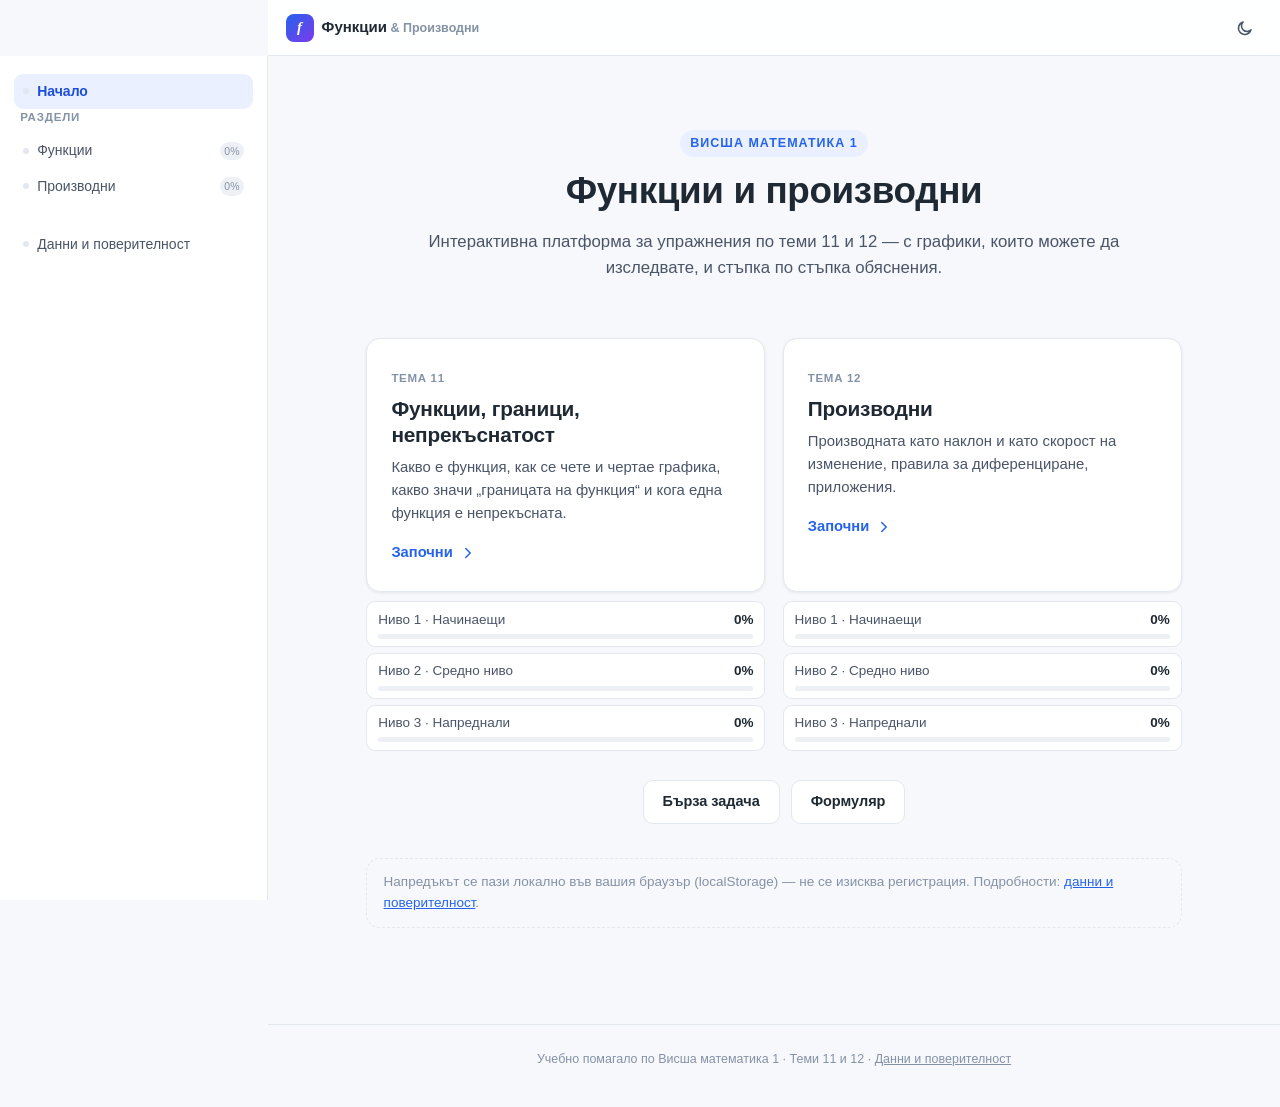
==== index.html @ 47bf9d85 "Add whiteboard solutions; fix faint brackets on phones and spacing in text formulas - New "board" so" ====
<!DOCTYPE html>
<html lang="bg">
<head>
<meta charset="UTF-8">
<meta name="viewport" content="width=device-width, initial-scale=1, viewport-fit=cover">
<title>Функции и производни — интерактивно учебно помагало</title>
<meta name="description" content="Интерактивна платформа за упражнения по функции, граници, непрекъснатост и производни — Висша математика 1.">
<meta name="color-scheme" content="light dark">
<link rel="icon" href="data:image/svg+xml,%3Csvg xmlns='http://www.w3.org/2000/svg' viewBox='0 0 32 32'%3E%3Crect width='32' height='32' rx='8' fill='%232563eb'/%3E%3Ctext x='16' y='23' font-family='Georgia,serif' font-style='italic' font-weight='700' font-size='18' fill='white' text-anchor='middle'%3Ef%27%3C/text%3E%3C/svg%3E">
<!-- Версия за пресен кеш при всяко публикуване — вдига се от учителя/асистента при всяка промяна на CSS/JS -->
<link rel="stylesheet" href="css/styles.css?v=202610102030">
<link rel="stylesheet" href="css/test.css?v=202610102030">
</head>
<body>
<a class="skip-link" href="#view">Към съдържанието</a>

<div class="app-shell">
  <div class="sidebar-overlay" id="sidebar-overlay"></div>
  <nav class="sidebar" id="sidebar" aria-label="Навигация"></nav>

  <div class="main">
    <header class="topbar">
      <button class="topbar-menu-btn" id="menu-btn" aria-label="Отвори менюто">
        <svg width="18" height="18" viewBox="0 0 24 24" fill="none" stroke="currentColor" stroke-width="2" stroke-linecap="round"><path d="M4 6h16M4 12h16M4 18h16"/></svg>
      </button>
      <a class="brand" href="#/" data-nav>
        <span class="brand-mark">f</span>
        <span class="brand-name">Функции<span class="brand-sub"> &amp; Производни</span></span>
      </a>
      <div class="topbar-spacer"></div>
      <div class="topbar-actions">
        <button class="icon-btn" id="theme-btn" aria-label="Смени темата"></button>
      </div>
    </header>

    <main id="view" tabindex="-1"></main>

    <footer class="site-footer">
      Учебно помагало по Висша математика 1 · Теми 11 и 12 · <a href="#/privacy" data-nav>Данни и поверителност</a>
    </footer>
  </div>
</div>

<div class="toast" id="toast" role="status"></div>

<script src="js/mathml.js?v=202610102030"></script>
<script src="js/expr.js?v=202610102030"></script>
<script src="js/plot.js?v=202610102030"></script>
<script src="js/store.js?v=202610102030"></script>
<script src="js/geogebra.js?v=202610102030"></script>
<script src="js/board.js?v=202610102030"></script>
<script src="js/content-boards.js?v=202610102030"></script>
<script src="js/content-functions.js?v=202610102030"></script>
<script src="js/content-derivatives.js?v=202610102030"></script>
<script src="js/config.js?v=202610102030"></script>
<script src="js/test-core.js?v=202610102030"></script>
<script src="data/test.js?v=202610102030"></script>
<script src="js/test.js?v=202610102030"></script>
<script src="js/app.js?v=202610102030"></script>
</body>
</html>
---- css/styles.css ----
/* ============================================================================
 * styles.css — минималистичен дизайн
 * ========================================================================== */

@font-face {
  font-family: 'Cambria Math Fallback';
  src: local('Cambria Math'), local('STIX Two Math'), local('STIXTwoMath-Regular');
}

:root {
  --ink: #1f2933;
  --ink-soft: #4a5568;
  --ink-faint: #8492a6;
  --paper: #ffffff;
  --bg: #f7f8fb;
  --line: #e3e7ee;
  --line-soft: #edf0f5;
  --blue: #2563eb;
  --blue-soft: #eaf0ff;
  --blue-deep: #1d4ed8;
  --pink: #d946a0;
  --orange: #e8590c;
  --orange-soft: #fdf0e7;
  --green: #0d9488;
  --green-soft: #e7f6f4;
  --red: #dc2626;
  --red-soft: #fdecec;
  --purple: #7c3aed;
  --radius: 14px;
  --radius-sm: 9px;
  --shadow: 0 1px 2px rgba(20, 30, 50, .04), 0 8px 24px -12px rgba(20, 30, 50, .10);
  --shadow-sm: 0 1px 3px rgba(20, 30, 50, .08);
  --maxw: 860px;
  --sidebar-w: 268px;
  --font-ui: "Segoe UI", ui-sans-serif, -apple-system, "Inter", "Helvetica Neue", Arial, sans-serif;
  --font-math: "Cambria Math", "STIX Two Math", "Cambria", Georgia, serif;
}
:root[data-theme="dark"] {
  --ink: #eef1f6;
  --ink-soft: #b7c0cf;
  --ink-faint: #7c8698;
  --paper: #171a21;
  --bg: #101216;
  --line: #2a2f3a;
  --line-soft: #22262f;
  --blue: #6d94ff;
  --blue-soft: #1b2333;
  --blue-deep: #8fabff;
  --orange-soft: #2e2013;
  --green-soft: #123230;
  --red-soft: #33191b;
  --shadow: 0 1px 2px rgba(0, 0, 0, .3), 0 8px 24px -12px rgba(0, 0, 0, .5);
  --shadow-sm: 0 1px 3px rgba(0, 0, 0, .35);
}
@media (prefers-color-scheme: dark) {
  :root:not([data-theme="light"]) {
    --ink: #eef1f6; --ink-soft: #b7c0cf; --ink-faint: #7c8698;
    --paper: #171a21; --bg: #101216; --line: #2a2f3a; --line-soft: #22262f;
    --blue: #6d94ff; --blue-soft: #1b2333; --blue-deep: #8fabff;
    --orange-soft: #2e2013; --green-soft: #123230; --red-soft: #33191b;
    --shadow: 0 1px 2px rgba(0,0,0,.3), 0 8px 24px -12px rgba(0,0,0,.5);
    --shadow-sm: 0 1px 3px rgba(0,0,0,.35);
  }
}
/* Приложението има собствена светла и тъмна тема. „only light“ забранява на
   браузъра (напр. автоматичния тъмен режим на Chrome/Samsung Internet на
   телефон) да затъмнява светлата тема сам — при него скобите и модулите във
   формулите остават тъмни върху тъмен фон и почти не се виждат. */
:root { color-scheme: only light; }
:root[data-theme="dark"] { color-scheme: dark; }
@media (prefers-color-scheme: dark) { :root:not([data-theme="light"]) { color-scheme: dark; } }

* { box-sizing: border-box; }
html, body { height: 100%; }
body {
  margin: 0;
  background: var(--bg);
  color: var(--ink);
  font-family: var(--font-ui);
  font-size: 16px;
  line-height: 1.55;
  -webkit-font-smoothing: antialiased;
}
h1, h2, h3, h4 { font-weight: 700; line-height: 1.25; margin: 0 0 .5em; letter-spacing: -.01em; }
p { margin: 0 0 1em; }
a { color: var(--blue); }
button { font-family: inherit; }
::selection { background: var(--blue-soft); }

/* ------------------------------------------------------------- math text */
.mt, .mt-block math { font-family: var(--font-math); }
.mt { font-size: 1.02em; }
math { font-family: var(--font-math) !important; }
.mt-block {
  display: block;
  margin: 1.1em 0;
  padding: .7em 1em;
  background: var(--blue-soft);
  border-left: 3px solid var(--blue);
  border-radius: 0 var(--radius-sm) var(--radius-sm) 0;
  font-size: 1.18em;
  overflow-x: auto;
}
.mt-block math { display: block; }
.mt-err { color: var(--red); background: var(--red-soft); padding: .2em .5em; border-radius: 6px; }
.mt-fn { font-family: var(--font-ui); }

.mt-cases { display: flex; align-items: center; gap: .1em; font-size: 1.12em; }
.mt-brace { font-family: var(--font-math); line-height: 1; color: var(--ink); }
.mt-caserows { display: flex; flex-direction: column; gap: .3em; margin-left: .15em; }
.mt-caserow { display: flex; align-items: baseline; gap: 1.4em; }
.mt-casecond { color: var(--ink-soft); font-size: .88em; }

/* ------------------------------------------------------------------ shell */
.app-shell { display: flex; min-height: 100vh; }
.skip-link {
  position: absolute; left: -999px; top: 0; background: var(--ink); color: var(--paper);
  padding: .6em 1em; border-radius: 0 0 8px 0; z-index: 200;
}
.skip-link:focus { left: 0; }

.topbar {
  position: sticky; top: 0; z-index: 40;
  display: flex; align-items: center; gap: .75em;
  height: 56px; padding: 0 1.1em;
  background: color-mix(in srgb, var(--paper) 88%, transparent);
  backdrop-filter: blur(10px);
  border-bottom: 1px solid var(--line);
}
.topbar-menu-btn {
  display: none; width: 36px; height: 36px; border-radius: 8px; border: 1px solid var(--line);
  background: var(--paper); color: var(--ink); cursor: pointer; align-items: center; justify-content: center;
}
.brand { display: flex; align-items: baseline; gap: .5em; text-decoration: none; color: var(--ink); }
.brand-mark {
  width: 28px; height: 28px; border-radius: 8px; background: linear-gradient(135deg, var(--blue), var(--purple));
  display: inline-flex; align-items: center; justify-content: center; color: #fff; font-family: var(--font-math);
  font-style: italic; font-weight: 700; font-size: 15px; flex: none;
}
.brand-name { font-weight: 700; font-size: 15px; }
.brand-sub { color: var(--ink-faint); font-size: 12.5px; display: none; }
.topbar-spacer { flex: 1; }
.topbar-actions { display: flex; align-items: center; gap: .4em; }

.icon-btn {
  width: 34px; height: 34px; border-radius: 9px; border: 1px solid transparent; background: transparent;
  color: var(--ink-soft); cursor: pointer; display: inline-flex; align-items: center; justify-content: center;
}
.icon-btn:hover { background: var(--line-soft); color: var(--ink); }
.icon-btn svg { width: 18px; height: 18px; }

/* --------------------------------------------------------------- sidebar */
.sidebar {
  width: var(--sidebar-w); flex: none; border-right: 1px solid var(--line); background: var(--paper);
  position: sticky; top: 56px; align-self: flex-start; height: calc(100vh - 56px); overflow-y: auto;
  padding: 1.1em .9em 2em;
}
.sidebar-section { margin-bottom: 1.4em; }
.sidebar-title {
  font-size: 11.5px; text-transform: uppercase; letter-spacing: .07em; color: var(--ink-faint);
  font-weight: 700; margin: 0 .5em .5em;
}
.side-link {
  display: flex; align-items: center; gap: .6em; padding: .5em .6em; border-radius: 9px;
  color: var(--ink-soft); text-decoration: none; font-size: 14px; cursor: pointer; border: none;
  background: none; width: 100%; text-align: left;
}
.side-link:hover { background: var(--line-soft); color: var(--ink); }
.side-link.is-active { background: var(--blue-soft); color: var(--blue-deep); font-weight: 600; }
.side-link .dot { width: 6px; height: 6px; border-radius: 50%; background: var(--line); flex: none; }
.side-link.is-done .dot { background: var(--green); }
.side-link .lvl-badge {
  margin-left: auto; font-size: 10.5px; padding: .1em .45em; border-radius: 999px;
  background: var(--line-soft); color: var(--ink-faint);
}
.sidebar-back {
  display: inline-flex; align-items: center; gap: .4em; color: var(--ink-faint); text-decoration: none;
  font-size: 13px; margin-bottom: 1em; padding: .3em .5em;
}
.sidebar-back:hover { color: var(--ink); }

.sidebar-overlay { display: none; }

/* -------------------------------------------------------------- content */
.main { flex: 1; min-width: 0; }
.view { max-width: var(--maxw); margin: 0 auto; padding: 2.4em 1.4em 6em; }
.view-narrow { max-width: 720px; }

/* ---------------------------------------------------------------- home */
.hero { text-align: center; padding: 2.2em 0 1.6em; }
.hero-eyebrow {
  display: inline-block; font-size: 12.5px; font-weight: 700; letter-spacing: .08em; text-transform: uppercase;
  color: var(--blue); background: var(--blue-soft); padding: .3em .8em; border-radius: 999px; margin-bottom: .9em;
}
.hero h1 { font-size: clamp(1.7rem, 4vw, 2.3rem); margin-bottom: .4em; }
.hero p { color: var(--ink-soft); font-size: 1.05em; max-width: 46em; margin: 0 auto; }

.section-grid { display: grid; grid-template-columns: 1fr 1fr; gap: 1.1em; margin-top: 2em; }
.section-card {
  display: block; text-decoration: none; color: inherit; background: var(--paper); border: 1px solid var(--line);
  border-radius: var(--radius); padding: 1.6em 1.5em; box-shadow: var(--shadow-sm); position: relative; overflow: hidden;
  transition: transform .15s ease, box-shadow .15s ease;
}
.section-card:hover { transform: translateY(-2px); box-shadow: var(--shadow); }
.section-card .topic-tag { font-size: 11.5px; font-weight: 700; letter-spacing: .06em; text-transform: uppercase; color: var(--ink-faint); }
.section-card h2 { margin: .3em 0 .4em; font-size: 1.3em; }
.section-card p { color: var(--ink-soft); font-size: .93em; margin-bottom: 1em; }
.section-card .cta { display: inline-flex; align-items: center; gap: .4em; font-weight: 600; font-size: .92em; color: var(--blue); }
.section-card .progress-pill { position: absolute; top: 1.3em; right: 1.3em; font-size: 12px; font-weight: 700; color: var(--green); background: var(--green-soft); padding: .2em .6em; border-radius: 999px; }

.home-note { margin-top: 2.5em; padding: 1em 1.2em; border: 1px dashed var(--line); border-radius: var(--radius); color: var(--ink-faint); font-size: 13.5px; }

/* --------------------------------------------------------------- header */
.page-head { margin-bottom: 1.6em; }
.crumb { font-size: 13px; color: var(--ink-faint); display: flex; align-items: center; gap: .4em; margin-bottom: .8em; flex-wrap: wrap; }
.crumb a { color: var(--ink-faint); text-decoration: none; }
.crumb a:hover { color: var(--blue); }
.page-head h1 { font-size: 1.7em; }
.page-head .lead { color: var(--ink-soft); font-size: 1em; max-width: 44em; }

.progress-track { height: 7px; border-radius: 999px; background: var(--line-soft); overflow: hidden; margin-top: .3em; }
.progress-fill { height: 100%; background: linear-gradient(90deg, var(--blue), var(--purple)); border-radius: 999px; transition: width .4s ease; }
.progress-row { display: flex; align-items: center; gap: .8em; font-size: 13px; color: var(--ink-faint); margin-top: .6em; }
.progress-row .progress-track { flex: 1; }

/* --------------------------------------------------------------- cards */
.card { background: var(--paper); border: 1px solid var(--line); border-radius: var(--radius); padding: 1.5em 1.6em; box-shadow: var(--shadow-sm); margin-bottom: 1.3em; }
.card h2 { font-size: 1.15em; }
.card h3 { font-size: 1em; }
.card-kicker { font-size: 11.5px; font-weight: 700; letter-spacing: .07em; text-transform: uppercase; color: var(--blue); margin-bottom: .5em; display: flex; align-items: center; gap: .5em; }
.card-kicker .n { width: 20px; height: 20px; border-radius: 50%; background: var(--blue-soft); color: var(--blue-deep); display: inline-flex; align-items: center; justify-content: center; font-size: 11px; }

.step-list { display: flex; flex-direction: column; gap: 1.1em; }
.step-item p { margin-bottom: .4em; }
.step-note {
  margin-top: .6em; padding: .7em 1em; background: var(--orange-soft); border-left: 3px solid var(--orange);
  border-radius: 0 var(--radius-sm) var(--radius-sm) 0; font-size: .92em; color: var(--ink-soft);
}

/* ------------------------------------------------------------- level cards */
.level-grid { display: grid; gap: 1em; margin-top: 1.6em; }
.level-card {
  display: flex; align-items: center; gap: 1em; text-decoration: none; color: inherit; background: var(--paper);
  border: 1px solid var(--line); border-radius: var(--radius); padding: 1.1em 1.3em; box-shadow: var(--shadow-sm);
}
.level-card:hover { border-color: var(--blue); }
.level-card .lv-num {
  width: 42px; height: 42px; border-radius: 11px; background: var(--blue-soft); color: var(--blue-deep);
  display: flex; align-items: center; justify-content: center; font-weight: 700; font-size: 1.15em; flex: none;
}
.level-card.is-done .lv-num { background: var(--green-soft); color: var(--green); }
.level-card-body { flex: 1; min-width: 0; }
.level-card-body h3 { margin-bottom: .15em; }
.level-card-body p { margin: 0; color: var(--ink-faint); font-size: .88em; }
.level-card .badge-rec {
  font-size: 11px; font-weight: 700; color: var(--blue-deep); background: var(--blue-soft); padding: .2em .55em;
  border-radius: 999px; white-space: nowrap;
}
.level-card .chev { color: var(--ink-faint); flex: none; }

/* ------------------------------------------------------------------ plot */
.plot { margin: 1em 0; }
.plot-canvas { display: block; width: 100%; border: 1px solid var(--line); border-radius: var(--radius-sm); background: #fff; touch-action: none; }
:root[data-theme="dark"] .plot-canvas { background: #fff; }
.plot-canvas.is-interactive { cursor: crosshair; }
.plot-canvas:focus-visible { outline: 2px solid var(--blue); outline-offset: 2px; }
.plot-legend { display: flex; flex-wrap: wrap; gap: .3em 1em; margin-top: .55em; font-size: 13px; color: var(--ink-soft); }
.plot-legend-item { display: inline-flex; align-items: center; gap: .4em; }
.plot-legend-item i { width: 14px; height: 3px; border-radius: 2px; display: inline-block; }
.plot-controls { display: flex; flex-wrap: wrap; gap: .9em 1.6em; margin-top: .9em; padding: .8em 1em; background: var(--bg); border-radius: var(--radius-sm); }
.plot-slider { display: flex; align-items: center; gap: .6em; font-size: 13.5px; }
.plot-slider-label { min-width: 2.6em; }
.plot-slider input[type=range] { width: 130px; accent-color: var(--blue); }
.plot-slider output { min-width: 2.6em; font-variant-numeric: tabular-nums; color: var(--ink-soft); font-size: 12.5px; }
.plot-readout { margin-top: .6em; font-size: 13.5px; color: var(--ink-soft); display: flex; flex-wrap: wrap; gap: .4em; }
.plot-readout .sep { color: var(--ink-faint); }
.plot-readout b { color: var(--ink); font-family: var(--font-math); font-weight: 700; }
.plot-anim { margin-top: .8em; }

/* --------------------------------------------------------------- ggb */
.ggb-block { margin: .6em 0; }
.ggb-btn, .ggb-link { display: inline-flex; align-items: center; gap: .5em; }
.ggb-mark { font-weight: 800; font-size: 11px; letter-spacing: .02em; background: #1a2540; color: #fff; padding: .15em .4em; border-radius: 4px; }
.ggb-host { margin-top: .8em; }
.ggb-wrap { border-radius: var(--radius-sm); overflow: hidden; border: 1px solid var(--line); }
.ggb-loading, .ggb-fallback { padding: 1.4em; text-align: center; color: var(--ink-faint); background: var(--bg); border-radius: var(--radius-sm); font-size: 14px; }
.ggb-caption { font-size: 13px; color: var(--ink-faint); margin-top: .5em; }
.ext { font-size: 11px; }

/* -------------------------------------------------------------- buttons */
.btn {
  display: inline-flex; align-items: center; justify-content: center; gap: .5em; cursor: pointer;
  font-family: var(--font-ui); font-size: 14.5px; font-weight: 600; padding: .68em 1.3em; border-radius: 10px;
  border: 1px solid transparent; text-decoration: none; transition: transform .1s ease, background .15s ease;
}
.btn:active { transform: scale(.98); }
.btn-primary { background: var(--blue); color: #fff; }
.btn-primary:hover { background: var(--blue-deep); }
.btn-primary:disabled { background: var(--line); color: var(--ink-faint); cursor: not-allowed; }
.btn-ghost { background: var(--paper); color: var(--ink); border-color: var(--line); }
.btn-ghost:hover { border-color: var(--blue); color: var(--blue-deep); }
.btn-text { background: none; color: var(--blue); padding: .5em .3em; }
.btn-sm { padding: .45em .9em; font-size: 13px; }
.btn-row { display: flex; gap: .8em; flex-wrap: wrap; margin-top: 1em; }

/* -------------------------------------------------------------- quiz UI */
.q-block { border: 1px solid var(--line); border-radius: var(--radius); padding: 1.3em 1.4em; margin-bottom: 1em; background: var(--paper); }
.q-prompt { font-size: 1.02em; margin-bottom: .9em; }
.q-options { display: flex; flex-direction: column; gap: .55em; }
.opt-btn {
  display: flex; align-items: center; gap: .7em; text-align: left; padding: .7em .9em; border-radius: 10px;
  border: 1px solid var(--line); background: var(--paper); cursor: pointer; font-size: .96em; color: var(--ink);
}
.opt-btn:hover { border-color: var(--blue); background: var(--blue-soft); }
.opt-btn .opt-mark {
  width: 22px; height: 22px; border-radius: 50%; border: 1.5px solid var(--line); flex: none;
  display: inline-flex; align-items: center; justify-content: center; font-size: 12px; color: transparent;
}
.opt-btn.is-correct { border-color: var(--green); background: var(--green-soft); }
.opt-btn.is-correct .opt-mark { background: var(--green); border-color: var(--green); color: #fff; }
.opt-btn.is-wrong { border-color: var(--red); background: var(--red-soft); }
.opt-btn.is-wrong .opt-mark { background: var(--red); border-color: var(--red); color: #fff; }
.opt-btn:disabled { cursor: default; }
.opt-btn:disabled:not(.is-correct):not(.is-wrong) { opacity: .55; }

.q-input-row { display: flex; gap: .6em; flex-wrap: wrap; align-items: center; }
.q-input {
  font-family: var(--font-math); font-size: 1.05em; padding: .55em .8em; border-radius: 9px; border: 1.5px solid var(--line);
  background: var(--paper); color: var(--ink); min-width: 9em; flex: 1;
}
.q-input:focus { outline: none; border-color: var(--blue); }
.q-input.is-correct { border-color: var(--green); background: var(--green-soft); }
.q-input.is-wrong { border-color: var(--red); background: var(--red-soft); }
.q-textarea {
  width: 100%; min-height: 5em; font-family: var(--font-ui); font-size: .95em; padding: .7em .9em; border-radius: 9px;
  border: 1.5px solid var(--line); background: var(--paper); color: var(--ink); resize: vertical;
}
.q-textarea:focus { outline: none; border-color: var(--blue); }

.expr-keyboard { display: flex; flex-wrap: wrap; gap: .4em; margin-top: .6em; }
.expr-key {
  min-width: 2.3em; padding: .4em .6em; border-radius: 8px; border: 1px solid var(--line);
  background: var(--bg); color: var(--ink); font-family: var(--font-math); font-size: 15px;
  line-height: 1; cursor: pointer; touch-action: manipulation;
}
.expr-key:hover { border-color: var(--blue); color: var(--blue-deep); background: var(--blue-soft); }
.expr-key:active { transform: scale(.94); }
.expr-key-del { font-family: var(--font-ui); color: var(--ink-faint); }

.q-hint-btn { font-size: 12.5px; color: var(--ink-faint); background: none; border: none; cursor: pointer; padding: .3em 0; text-decoration: underline; text-underline-offset: 2px; }
.q-hint-box { margin-top: .6em; font-size: 13.5px; color: var(--ink-soft); background: var(--bg); padding: .6em .9em; border-radius: 9px; }

.q-feedback { margin-top: .9em; padding: .8em 1em; border-radius: var(--radius-sm); font-size: .93em; display: none; }
.q-feedback.is-visible { display: block; }
.q-feedback.is-good { background: var(--green-soft); color: var(--ink); border-left: 3px solid var(--green); }
.q-feedback.is-bad { background: var(--red-soft); color: var(--ink); border-left: 3px solid var(--red); }
.q-feedback .q-fb-title { font-weight: 700; margin-bottom: .25em; display: flex; align-items: center; gap: .4em; }
.q-feedback .q-solution { margin-top: .55em; padding-top: .55em; border-top: 1px solid rgba(0,0,0,.08); }

.q-status { font-size: 12px; font-weight: 700; letter-spacing: .04em; text-transform: uppercase; color: var(--ink-faint); }
.q-status.is-good { color: var(--green); }
.q-status.is-bad { color: var(--red); }

/* diagnostic-specific */
.diag-progress { display: flex; gap: .4em; margin-bottom: 1.4em; }
.diag-progress span { height: 5px; flex: 1; background: var(--line-soft); border-radius: 999px; }
.diag-progress span.is-active { background: var(--blue); }
.diag-progress span.is-done { background: var(--green); }
.diag-result { text-align: center; padding: 2em 1em; }
.diag-result .score { font-size: 2.4em; font-weight: 800; font-family: var(--font-math); color: var(--blue); margin-bottom: .1em; }
.diag-result .rec { margin: 1.2em 0; }
.diag-result .rec-badge { display: inline-flex; align-items: center; gap: .5em; background: var(--blue-soft); color: var(--blue-deep); padding: .5em 1.1em; border-radius: 999px; font-weight: 700; }

/* level-complete banner */
.complete-banner { text-align: center; padding: 2.4em 1.6em; }
.complete-banner .mark { width: 56px; height: 56px; margin: 0 auto .7em; border-radius: 50%; background: var(--green-soft); color: var(--green); display: flex; align-items: center; justify-content: center; }
.complete-banner .mark svg { width: 28px; height: 28px; }

/* ------------------------------------------------------------ footer nav */
.step-nav { display: flex; justify-content: space-between; align-items: center; margin-top: 2em; gap: 1em; }
.step-nav .btn { flex: none; }

/* --------------------------------------------------------------- footer */
.site-footer { border-top: 1px solid var(--line); padding: 2em 1.4em 3em; text-align: center; color: var(--ink-faint); font-size: 12.5px; }
.site-footer a { color: var(--ink-faint); }

/* ------------------------------------------------------------ misc bits */
.tag-row { display: flex; gap: .5em; flex-wrap: wrap; margin: .8em 0; }
.tag { font-size: 11.5px; font-weight: 700; padding: .25em .65em; border-radius: 999px; background: var(--line-soft); color: var(--ink-soft); }
.vis-hidden { position: absolute; width: 1px; height: 1px; overflow: hidden; clip: rect(0 0 0 0); }
.subtle-btn { background: none; border: none; color: var(--ink-faint); font-size: 12.5px; cursor: pointer; text-decoration: underline; text-underline-offset: 2px; padding: .2em 0; }

/* --------------------------------------------------------------- toast */
.toast { position: fixed; bottom: 1.2em; left: 50%; transform: translateX(-50%) translateY(10px); background: var(--ink); color: var(--paper); padding: .7em 1.2em; border-radius: 10px; font-size: 13.5px; opacity: 0; pointer-events: none; transition: opacity .2s ease, transform .2s ease; z-index: 300; box-shadow: var(--shadow); }
.toast.is-visible { opacity: 1; transform: translateX(-50%) translateY(0); }

/* -------------------------------------------------------------- privacy */
.privacy-view .card { font-size: .95em; }
.privacy-view ul { padding-left: 1.3em; }
.privacy-view li { margin-bottom: .4em; }

/* ------------------------------------------------------------ responsive */
@media (max-width: 880px) {
  .brand-sub { display: none; }
  .sidebar { position: fixed; left: 0; top: 0; height: 100vh; z-index: 100; transform: translateX(-100%); transition: transform .22s ease; box-shadow: var(--shadow); }
  .sidebar.is-open { transform: translateX(0); }
  .sidebar-overlay { display: none; position: fixed; inset: 0; background: rgba(15,18,25,.35); z-index: 90; }
  .sidebar-overlay.is-open { display: block; }
  .topbar-menu-btn { display: inline-flex; }
  .section-grid { grid-template-columns: 1fr; }
}
@media (min-width: 620px) { .brand-sub { display: inline; } }
@media (max-width: 480px) {
  .view { padding: 1.6em 1em 5em; }
  .card { padding: 1.2em 1.1em; }
  .mt-block { font-size: 1.05em; padding: .6em .8em; }
  .plot-slider input[type=range] { width: 100px; }
}

@media print {
  .sidebar, .topbar, .step-nav, .plot-controls, .btn { display: none !important; }
}
.plot-anim-row { display: flex; flex-wrap: wrap; gap: .6em; margin-top: .8em; }
.plot-anim-row .plot-anim { margin-top: 0; }
/* плъзгачи: над чертежа на тесен екран, в колона вляво на широк */
.plot-body.has-controls .plot-controls { margin: 0 0 .8em; }
.plot-body.is-side { display: flex; align-items: flex-start; gap: 1em; }
.plot-body.is-side .plot-main { flex: 1 1 auto; min-width: 0; }
.plot-body.is-side .plot-controls { flex: 0 0 196px; flex-direction: column; flex-wrap: nowrap; gap: .9em; margin: 0; position: sticky; top: 76px; }
.plot-body.is-side .plot-slider { flex-wrap: wrap; gap: .2em .5em; }
.plot-body.is-side .plot-slider-label { flex: 1 1 100%; }
.plot-body.is-side .plot-slider input[type=range] { flex: 1 1 0; width: auto; min-width: 0; }

/* ------------------------------------------- начало: нива и инструменти */
.section-col { display: flex; flex-direction: column; gap: .6em; min-width: 0; }
.section-col .section-card { flex: 1; }
.home-levels { display: flex; flex-direction: column; gap: .35em; }
.home-level {
  display: grid; grid-template-columns: 1fr auto; align-items: center; gap: .1em .8em;
  padding: .55em .8em; border: 1px solid var(--line); border-radius: var(--radius-sm);
  background: var(--paper); color: var(--ink-soft); text-decoration: none; font-size: 13.5px; min-height: 44px;
}
.home-level:hover { border-color: var(--blue); color: var(--ink); }
.home-level .progress-track { grid-column: 1 / -1; margin-top: .15em; }
.home-level-pct { font-weight: 700; font-variant-numeric: tabular-nums; color: var(--ink); }
.home-level.is-done .home-level-pct { color: var(--green); }
.home-tools { display: flex; flex-wrap: wrap; gap: .7em; justify-content: center; margin-top: 1.8em; }
.home-tools .btn { min-height: 44px; }
.count-pill { font-size: 12px; font-weight: 700; background: var(--orange-soft); color: var(--ink); padding: .05em .55em; border-radius: 999px; }
.formula-link { margin-left: auto; font-weight: 600; font-size: 13px; }

/* ----------------------------------------- „Разучи сам“: избор на функция */
.choice-bar { display: flex; flex-wrap: wrap; gap: .45em; margin: 1em 0 .2em; }
.choice-btn {
  padding: .45em .8em; border-radius: 999px; border: 1.5px solid var(--line); background: var(--paper);
  color: var(--ink); cursor: pointer; font-size: 14px; min-height: 40px;
}
.choice-btn:hover { border-color: var(--blue); }
.choice-btn.is-active { border-color: var(--blue); background: var(--blue-soft); color: var(--blue-deep); font-weight: 600; }
.choice-btn:focus-visible, .opt-btn:focus-visible { outline: 2px solid var(--blue); outline-offset: 2px; }

/* ---------------------------------------------- избор между графики */
.q-options.is-graphs { display: grid; grid-template-columns: 1fr 1fr; gap: .7em; }
.q-options.is-graphs .opt-btn { flex-wrap: wrap; align-items: center; padding: .55em .65em; }
.opt-letter { font-weight: 700; color: var(--ink-soft); }
.opt-plot { flex: 1 1 100%; min-width: 0; display: block; }
.opt-plot .plot { margin: .3em 0 0; }
@media (max-width: 560px) { .q-options.is-graphs { grid-template-columns: 1fr; } }

/* ------------------------------------------------------------ формуляр */
.formula-table { width: 100%; border-collapse: collapse; }
.formula-table caption { text-align: left; font-weight: 700; font-size: 1.1em; margin-bottom: .5em; }
.formula-table td { padding: .55em .4em; border-top: 1px solid var(--line-soft); vertical-align: middle; }
.formula-table td:first-child { font-size: 1.12em; }
.formula-table td:last-child { color: var(--ink-soft); font-size: .9em; text-align: right; }
.formula-table td:first-child .mt { display: inline-block; max-width: 100%; overflow-x: auto; vertical-align: middle; }
@media (max-width: 640px) {
  .formula-table, .formula-table caption, .formula-table tbody { display: block; }
  .formula-table td { display: block; border-top: 0; padding: .1em .2em; }
  .formula-table tr { display: block; border-top: 1px solid var(--line-soft); padding: .45em 0; }
  .formula-table td:last-child { text-align: left; }
}
@media print {
  .formulas-view .card { box-shadow: none; border: 1px solid #bbb; break-inside: avoid; }
  .formulas-view .crumb, .site-footer, .skip-link { display: none !important; }
  .formulas-view { padding: 0; max-width: none; }
}
/* по-големи цели за докосване на телефон (математическа клавиатура, „Насока“) */
@media (max-width: 560px) {
  .expr-key { min-height: 40px; min-width: 2.6em; }
  .q-hint-btn { min-height: 40px; padding: .4em 0; }
  .btn-sm { min-height: 40px; }
  .subtle-btn { padding: .6em 0; }
}

/* ------------------------------------------------- „Маркерна дъска“ (js/board.js)
   Синьо — стъпките, червено — обяснението, зелено — използваната формула.
   Цветовете са отделни от общите, защото трябва да минават WCAG AA (≥ 4.5:1)
   върху фона на дъската и в двете теми. */
@font-face {
  font-family: 'Caveat';
  font-style: normal;
  font-weight: 400 700;
  font-display: swap;
  src: url(../fonts/caveat-cyrillic.woff2) format('woff2');
  unicode-range: U+0301, U+0400-045F, U+0490-0491, U+04B0-04B1, U+2116;
}
@font-face {
  font-family: 'Caveat';
  font-style: normal;
  font-weight: 400 700;
  font-display: swap;
  src: url(../fonts/caveat-latin.woff2) format('woff2');
  unicode-range: U+0000-00FF, U+0131, U+0152-0153, U+02BB-02BC, U+02C6, U+02DA, U+02DC, U+0304, U+0308, U+0329, U+2000-206F, U+20AC, U+2122, U+2191, U+2193, U+2212, U+2215, U+FEFF, U+FFFD;
}
:root {
  --board-bg: #ffffff;
  --board-ink: #1d4ed8;
  --board-note: #b91c1c;
  --board-formula: #047857;
  --font-hand: "Caveat", "Segoe Print", "Bradley Hand", cursive;
}
:root[data-theme="dark"] { --board-bg: #171a21; --board-ink: #93b0ff; --board-note: #ff9486; --board-formula: #4fd1a5; }
@media (prefers-color-scheme: dark) {
  :root:not([data-theme="light"]) { --board-bg: #171a21; --board-ink: #93b0ff; --board-note: #ff9486; --board-formula: #4fd1a5; }
}

.sr-only {
  position: absolute !important; width: 1px; height: 1px; padding: 0; margin: -1px;
  overflow: hidden; clip: rect(0 0 0 0); white-space: nowrap; border: 0;
}
.board-section { margin-top: 1.6em; padding-top: 1.2em; border-top: 1px solid var(--line-soft); }
.board-section > h3 { margin-bottom: .2em; }
.board-section > .board-lead { font-size: 14px; color: var(--ink-soft); margin: 0 0 .4em; }
.board-group, .board-wrap { min-width: 0; }
.board-wrap { margin-top: .8em; }
.board-title { font-size: 1em; margin: 0 0 .5em; }
.board {
  container-type: inline-size;
  background: var(--board-bg);
  border: 4px solid var(--line);
  border-radius: var(--radius-sm);
  padding: clamp(12px, 3vw, 28px);
  min-height: 220px;
  max-width: 100%;
  overflow-x: auto;
  font-family: var(--font-hand);
  font-weight: 500;
  font-size: clamp(24px, 3.4vw, 34px);
  line-height: 1.25;
}
.board-step { display: flex; flex-wrap: wrap; align-items: baseline; column-gap: 1.2em; }
.board-row { position: relative; margin-block: .12em; min-height: 1.2em; flex: none; }
.board-clip { display: inline-block; overflow: hidden; width: 0; vertical-align: top; }
.board-txt { display: inline-block; white-space: nowrap; padding-right: .3em; color: var(--board-ink); }
.board-row.note { padding-left: 1.4em; font-size: .62em; margin-block: .7em 0; }
.board-row.note:first-child { margin-top: 0; }
.board-row.note .board-txt { color: var(--board-note); }
.board-row.formula { font-size: .62em; margin-left: auto; }
.board-row.formula .board-txt { color: var(--board-formula); border-left: 3px solid var(--board-formula); padding-left: .6em; }
.board-row.boxed { margin-top: .4em; }
.board-row.boxed .board-txt { border: 3px solid var(--board-ink); border-radius: 12px; padding: 0 .5em .05em; }
.board-sup { font-size: .62em; vertical-align: .6em; line-height: 0; }
/* дроб: числител над дробна черта, знаменател под нея */
.board-frac { display: inline-flex; flex-direction: column; align-items: center; vertical-align: middle; margin: 0 .12em; font-size: .86em; line-height: 1.15; }
.board-num, .board-den { display: block; padding: 0 .2em; white-space: nowrap; }
.board-num { border-bottom: .09em solid currentColor; padding-bottom: .08em; }
.board-den { padding-top: .1em; }
.board-row.formula .board-frac { font-size: .9em; }
.board-row.formula .board-num { border-bottom-width: .1em; }
.board-pen {
  position: absolute; top: .45em; left: 0; width: .26em; height: .26em; margin-left: -.05em;
  border-radius: 50%; background: var(--board-ink); opacity: 0; transition: opacity .15s; pointer-events: none;
  box-shadow: 0 0 0 .1em color-mix(in srgb, var(--board-ink) 25%, transparent);
}
.board-row.note .board-pen { background: var(--board-note); box-shadow: 0 0 0 .1em color-mix(in srgb, var(--board-note) 25%, transparent); top: .3em; }
.board-row.formula .board-pen { background: var(--board-formula); box-shadow: 0 0 0 .1em color-mix(in srgb, var(--board-formula) 25%, transparent); top: .3em; }
/* тясна дъска: формулата слиза под реда, с отстъп */
@container (max-width: 560px) { .board-row.formula { margin-left: 1.4em; } }

.board-legend { display: flex; flex-wrap: wrap; gap: .3em 1.2em; margin-top: .6em; font-size: 13px; font-weight: 600; }
.board-legend span { display: inline-flex; align-items: center; gap: .45em; }
.board-legend i { width: 12px; height: 12px; border-radius: 50%; display: inline-block; }
.board-legend .k-work { color: var(--board-ink); } .board-legend .k-work i { background: var(--board-ink); }
.board-legend .k-note { color: var(--board-note); } .board-legend .k-note i { background: var(--board-note); }
.board-legend .k-formula { color: var(--board-formula); } .board-legend .k-formula i { background: var(--board-formula); border-radius: 2px; }

.board-tray { display: flex; flex-wrap: wrap; gap: .5em; align-items: center; margin-top: .8em; }
.board-tray .btn { min-height: 40px; }
.board-tray .btn-ghost:disabled { opacity: .45; cursor: default; border-color: var(--line); color: var(--ink); }
.board-tray .board-play { min-width: 6.5em; }
.board-tray .btn:focus-visible, .board-speed select:focus-visible, .board-toggle:focus-visible, .board-link a:focus-visible {
  outline: 2px solid var(--blue); outline-offset: 2px;
}
.board-spacer { flex: 1 1 0; }
.board-speed { display: inline-flex; align-items: center; gap: .4em; font-size: 13px; color: var(--ink-soft); }
.board-speed select {
  font: inherit; color: var(--ink); background: var(--paper); border: 1px solid var(--line);
  border-radius: 8px; padding: .4em .5em; min-height: 40px;
}
.board-progress { font-size: 13px; color: var(--ink-soft); font-variant-numeric: tabular-nums; }
.board-link { margin: .8em 0 0; font-size: 14px; font-weight: 600; }
.board-practice { margin-top: .8em; }
.board-toggle { margin-top: .7em; }
@media (prefers-reduced-motion: reduce) { .board-pen { transition: none; } }
@media print { .board-tray, .board-pen { display: none !important; } .board-clip { width: auto !important; } }
---- css/test.css ----
/* ============================================================================
 * test.css — секция „Тест“ и режим на преподавателя (виж js/test.js)
 * ========================================================================== */

/* карта на началния екран: на цял ред под двете теми */
.section-grid .test-card { grid-column: 1 / -1; border-style: dashed; border-color: var(--blue); }
.test-card .progress-pill.test-pill-live { color: var(--orange); background: var(--orange-soft); }

.test-rules { margin: 1em 0 .6em; }
.test-muted { color: var(--ink-soft); font-size: .93em; }

/* ------------------------------------------------------------- форми */
.test-form { margin-top: 1.2em; display: grid; gap: .9em; max-width: 26em; }
.test-field label, .test-label { display: block; font-weight: 600; font-size: .93em; margin-bottom: .3em; }
.test-input { width: 100%; font-family: var(--font-ui); }
.test-input[aria-invalid="true"] { border-color: var(--red); background: var(--red-soft); }
.test-err { color: var(--red); font-size: .88em; min-height: 0; margin-top: .25em; }
.test-err:empty { display: none; }
select.test-input { appearance: auto; }
.test-form .btn-row { margin-top: .2em; }
.q-input:focus-visible, .test-input:focus-visible { outline: 2px solid var(--blue); outline-offset: 1px; }

/* ----------------------------------------------- лента: таймер + предай */
.test-bar {
  position: sticky; top: 56px; z-index: 20;
  display: flex; align-items: center; gap: .8em 1.2em; flex-wrap: wrap;
  margin: 0 0 1em; padding: .65em .9em;
  background: color-mix(in srgb, var(--paper) 94%, transparent); backdrop-filter: blur(8px);
  border: 1px solid var(--line); border-radius: var(--radius-sm); box-shadow: var(--shadow-sm);
}
.test-timer { font-weight: 700; font-variant-numeric: tabular-nums; color: var(--ink); }
.test-timer.is-low { color: var(--red); }
.test-count { color: var(--ink-soft); font-size: .92em; flex: 1; }

/* навигация по задачите */
.test-nav { display: flex; flex-wrap: wrap; gap: .4em; margin-bottom: 1em; }
.test-nav-btn {
  width: 2.4em; height: 2.4em; border-radius: 9px; border: 1.5px solid var(--line);
  background: var(--paper); color: var(--ink-soft); font-weight: 700; cursor: pointer; font-size: 14px;
}
.test-nav-btn:hover { border-color: var(--blue); }
.test-nav-btn.is-answered { background: var(--blue-soft); color: var(--blue-deep); border-color: var(--blue-soft); }
.test-nav-btn.is-current { border-color: var(--blue); box-shadow: 0 0 0 2px var(--blue); color: var(--ink); }
.test-nav-btn:focus-visible, .test-opt:focus-within { outline: 2px solid var(--blue); outline-offset: 2px; }

.test-view .step-nav .btn:disabled { opacity: .45; cursor: not-allowed; border-color: var(--line); color: var(--ink-soft); }
.test-q h2:focus { outline: none; }
.test-answer { margin-top: 1em; }
.test-answer .expr-key { min-width: 2.6em; padding: .55em .6em; }
.test-hint { font-size: .86em; color: var(--ink-soft); margin: .5em 0 0; }

/* ----------------------------------------------------------- опции */
.test-options { border: 0; margin: 1em 0 0; padding: 0; display: flex; flex-direction: column; gap: .55em; min-width: 0; }
.test-options.is-graphs { display: grid; grid-template-columns: 1fr 1fr; gap: .8em; }
.test-opt {
  display: flex; align-items: center; gap: .7em; padding: .7em .9em; border-radius: 10px;
  border: 1.5px solid var(--line); background: var(--paper); cursor: pointer; color: var(--ink); min-width: 0;
}
.test-opt:hover { border-color: var(--blue); }
.test-opt.is-selected { border-color: var(--blue); background: var(--blue-soft); }
.test-radio { width: 18px; height: 18px; accent-color: var(--blue); flex: none; margin: 0; }
.test-letter { font-weight: 700; color: var(--ink-soft); flex: none; }
.is-graphs .test-opt { flex-wrap: wrap; align-items: center; padding: .6em .7em; }
.test-opt-plot { flex: 1 1 100%; min-width: 0; display: block; }
.test-opt-plot .plot { margin: .3em 0 0; }

/* -------------------------------------------------------- диалог */
.test-dialog {
  border: 1px solid var(--line); border-radius: var(--radius); padding: 1.5em 1.6em; max-width: 26em; width: calc(100% - 2em);
  background: var(--paper); color: var(--ink); box-shadow: var(--shadow);
}
.test-dialog::backdrop { background: rgba(15, 18, 25, .45); }
.test-dialog h2 { font-size: 1.15em; }

/* -------------------------------------------------------- резултат */
.test-result { text-align: center; padding: 2em 1.6em; }
.test-result .card-kicker { justify-content: center; }
.test-grade { font-size: 4.2em; font-weight: 800; line-height: 1.1; color: var(--blue); font-family: var(--font-math); }
.test-points { font-size: 1.15em; font-weight: 600; color: var(--ink-soft); margin-bottom: 1.2em; }
.test-sheet {
  display: grid; grid-template-columns: auto 1fr; gap: .45em 1.2em; text-align: left; max-width: 24em;
  margin: 0 auto 1.2em; padding: 1em 1.2em; border: 1px solid var(--line); border-radius: var(--radius-sm);
}
.test-sheet dt { color: var(--ink-soft); }
.test-sheet dd { margin: 0; font-weight: 700; }
.test-code { font-family: ui-monospace, Consolas, monospace; letter-spacing: .12em; font-size: 1.15em; }
.test-instr { text-align: left; max-width: 30em; margin: 0 auto 1em; color: var(--ink); }
.test-when { font-size: .85em; }

@media (max-width: 560px) {
  .test-options.is-graphs { grid-template-columns: 1fr; }
  .test-grade { font-size: 3.4em; }
  .test-bar { top: 56px; }
}

/* ----------------------------------------------------------- печат */
@media print {
  .site-footer, .crumb, .test-noprint, .skip-link, .toast { display: none !important; }
  .main { width: 100%; }
  .view { padding: 0; max-width: none; }
  .test-result { box-shadow: none; border: 1px solid #999; }
  .test-grade { color: #000; }
  .test-result, .test-sheet, .test-instr { background: #fff; color: #000; }
}
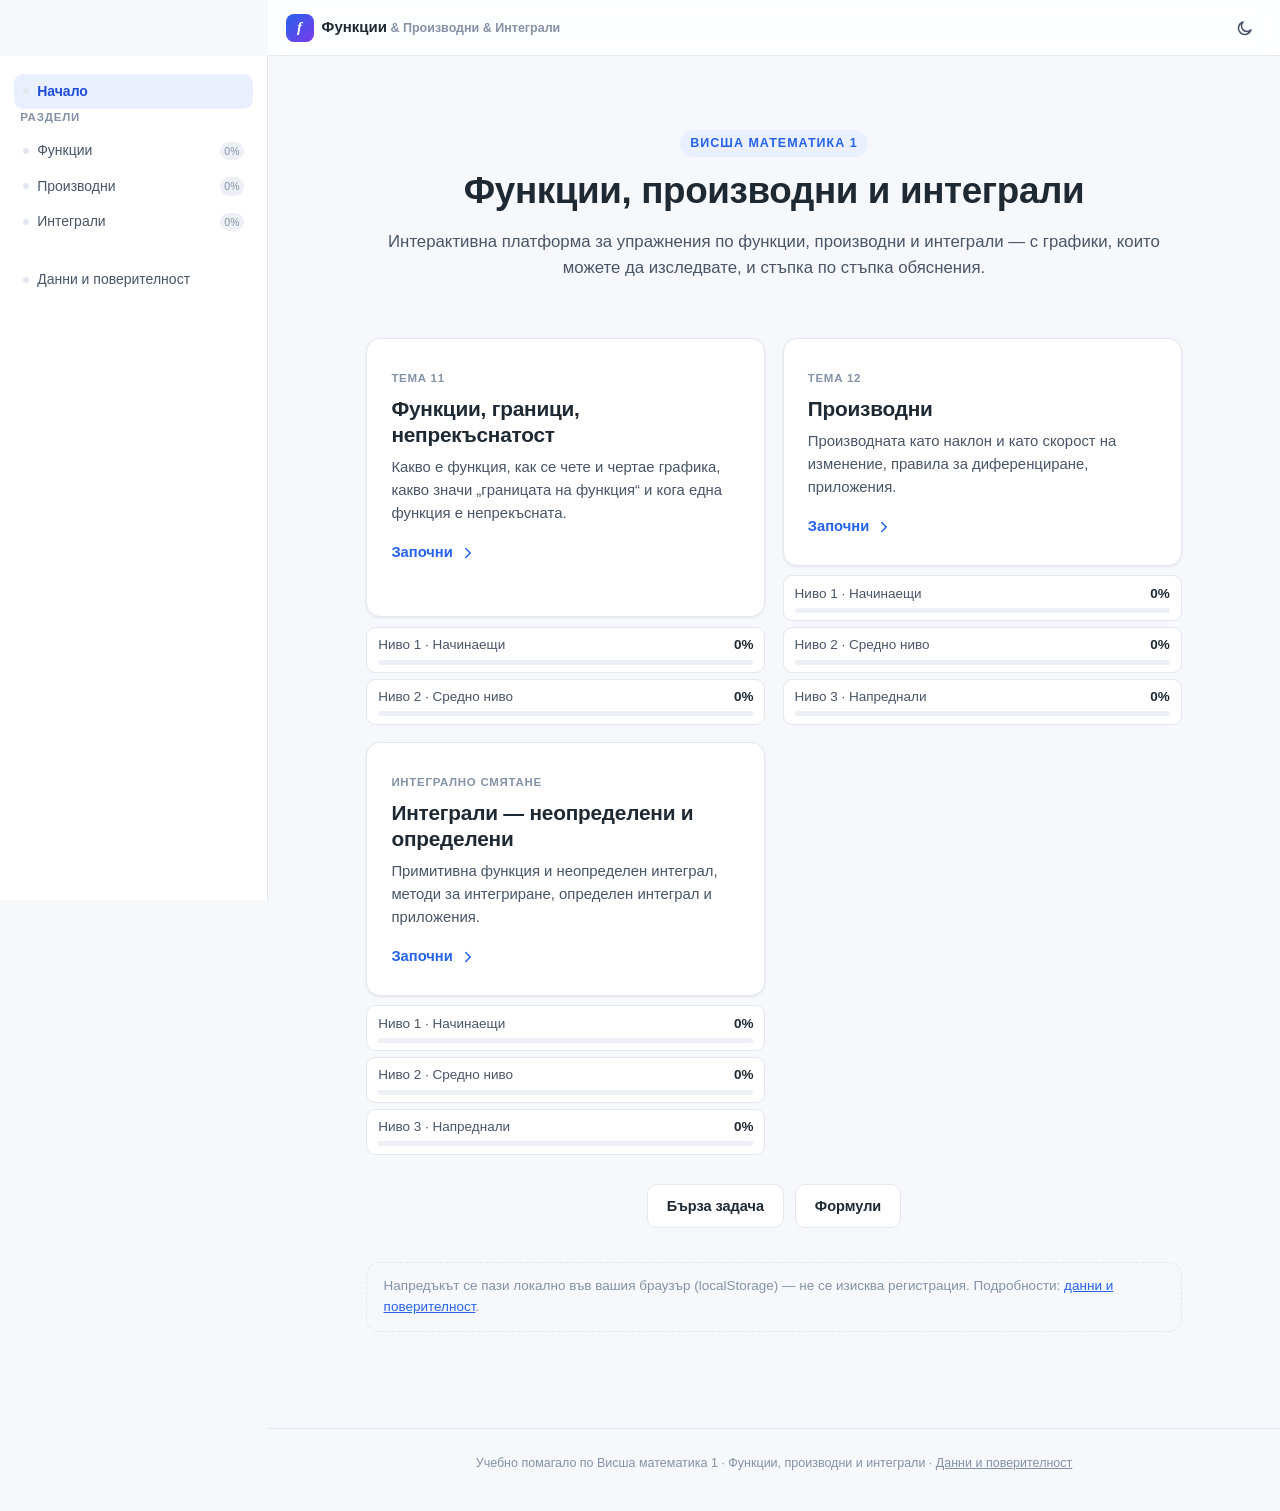
==== commit 470825c0: "Shorten functions section to 2 levels; fractional far-away slider; add integrals section and derivat" ====
--- a/index.html
+++ b/index.html
@@ -3,13 +3,13 @@
 <head>
 <meta charset="UTF-8">
 <meta name="viewport" content="width=device-width, initial-scale=1, viewport-fit=cover">
-<title>Функции и производни — интерактивно учебно помагало</title>
-<meta name="description" content="Интерактивна платформа за упражнения по функции, граници, непрекъснатост и производни — Висша математика 1.">
+<title>Функции, производни и интеграли — интерактивно учебно помагало</title>
+<meta name="description" content="Интерактивна платформа за упражнения по функции, граници, непрекъснатост, производни и интеграли — Висша математика 1.">
 <meta name="color-scheme" content="light dark">
 <link rel="icon" href="data:image/svg+xml,%3Csvg xmlns='http://www.w3.org/2000/svg' viewBox='0 0 32 32'%3E%3Crect width='32' height='32' rx='8' fill='%232563eb'/%3E%3Ctext x='16' y='23' font-family='Georgia,serif' font-style='italic' font-weight='700' font-size='18' fill='white' text-anchor='middle'%3Ef%27%3C/text%3E%3C/svg%3E">
 <!-- Версия за пресен кеш при всяко публикуване — вдига се от учителя/асистента при всяка промяна на CSS/JS -->
-<link rel="stylesheet" href="css/styles.css?v=202610102030">
-<link rel="stylesheet" href="css/test.css?v=202610102030">
+<link rel="stylesheet" href="css/styles.css?v=202610181100">
+<link rel="stylesheet" href="css/test.css?v=202610181100">
 </head>
 <body>
 <a class="skip-link" href="#view">Към съдържанието</a>
@@ -25,7 +25,7 @@
       </button>
       <a class="brand" href="#/" data-nav>
         <span class="brand-mark">f</span>
-        <span class="brand-name">Функции<span class="brand-sub"> &amp; Производни</span></span>
+        <span class="brand-name">Функции<span class="brand-sub"> &amp; Производни &amp; Интеграли</span></span>
       </a>
       <div class="topbar-spacer"></div>
       <div class="topbar-actions">
@@ -36,26 +36,32 @@
     <main id="view" tabindex="-1"></main>
 
     <footer class="site-footer">
-      Учебно помагало по Висша математика 1 · Теми 11 и 12 · <a href="#/privacy" data-nav>Данни и поверителност</a>
+      Учебно помагало по Висша математика 1 · Функции, производни и интеграли · <a href="#/privacy" data-nav>Данни и поверителност</a>
     </footer>
   </div>
 </div>
 
 <div class="toast" id="toast" role="status"></div>
 
-<script src="js/mathml.js?v=202610102030"></script>
-<script src="js/expr.js?v=202610102030"></script>
-<script src="js/plot.js?v=202610102030"></script>
-<script src="js/store.js?v=202610102030"></script>
-<script src="js/geogebra.js?v=202610102030"></script>
-<script src="js/board.js?v=202610102030"></script>
-<script src="js/content-boards.js?v=202610102030"></script>
-<script src="js/content-functions.js?v=202610102030"></script>
-<script src="js/content-derivatives.js?v=202610102030"></script>
-<script src="js/config.js?v=202610102030"></script>
-<script src="js/test-core.js?v=202610102030"></script>
-<script src="data/test.js?v=202610102030"></script>
-<script src="js/test.js?v=202610102030"></script>
-<script src="js/app.js?v=202610102030"></script>
+<script src="js/mathml.js?v=202610181100"></script>
+<script src="js/expr.js?v=202610181100"></script>
+<script src="js/plot.js?v=202610181100"></script>
+<script src="js/store.js?v=202610181100"></script>
+<script src="js/geogebra.js?v=202610181100"></script>
+<script src="js/board.js?v=202610181100"></script>
+<script src="js/content-boards.js?v=202610181100"></script>
+<script src="js/content-boards-integrals.js?v=202610181100"></script>
+<script src="js/content-functions.js?v=202610181600"></script>
+<script src="js/content-derivatives.js?v=202610181100"></script>
+<script src="js/content-integrals.js?v=202610181100"></script>
+<script src="js/content-integrals-1.js?v=202610181100"></script>
+<script src="js/content-integrals-2.js?v=202610181100"></script>
+<script src="js/content-integrals-3.js?v=202610181100"></script>
+<script src="js/content-integrals-4.js?v=202610181100"></script>
+<script src="js/config.js?v=202610181100"></script>
+<script src="js/test-core.js?v=202610181100"></script>
+<script src="data/test.js?v=202610181100"></script>
+<script src="js/test.js?v=202610181100"></script>
+<script src="js/app.js?v=202610181700"></script>
 </body>
 </html>
--- a/css/styles.css
+++ b/css/styles.css
@@ -195,7 +195,7 @@
 .hero h1 { font-size: clamp(1.7rem, 4vw, 2.3rem); margin-bottom: .4em; }
 .hero p { color: var(--ink-soft); font-size: 1.05em; max-width: 46em; margin: 0 auto; }
 
-.section-grid { display: grid; grid-template-columns: 1fr 1fr; gap: 1.1em; margin-top: 2em; }
+.section-grid { display: grid; grid-template-columns: repeat(auto-fit, minmax(min(100%, 19em), 1fr)); gap: 1.1em; margin-top: 2em; }
 .section-card {
   display: block; text-decoration: none; color: inherit; background: var(--paper); border: 1px solid var(--line);
   border-radius: var(--radius); padding: 1.6em 1.5em; box-shadow: var(--shadow-sm); position: relative; overflow: hidden;
@@ -467,23 +467,32 @@
 .opt-plot .plot { margin: .3em 0 0; }
 @media (max-width: 560px) { .q-options.is-graphs { grid-template-columns: 1fr; } }
 
-/* ------------------------------------------------------------ формуляр */
+/* ------------------------------------------------------------- формули */
+/* Две колони и на телефон: формула | бележка. Без overflow върху формулите —
+   иначе дробите получават вертикални стрелки за превъртане. */
 .formula-table { width: 100%; border-collapse: collapse; }
 .formula-table caption { text-align: left; font-weight: 700; font-size: 1.1em; margin-bottom: .5em; }
 .formula-table td { padding: .55em .4em; border-top: 1px solid var(--line-soft); vertical-align: middle; }
 .formula-table td:first-child { font-size: 1.12em; }
-.formula-table td:last-child { color: var(--ink-soft); font-size: .9em; text-align: right; }
-.formula-table td:first-child .mt { display: inline-block; max-width: 100%; overflow-x: auto; vertical-align: middle; }
-@media (max-width: 640px) {
-  .formula-table, .formula-table caption, .formula-table tbody { display: block; }
-  .formula-table td { display: block; border-top: 0; padding: .1em .2em; }
-  .formula-table tr { display: block; border-top: 1px solid var(--line-soft); padding: .45em 0; }
-  .formula-table td:last-child { text-align: left; }
-}
+.formula-table td:last-child { color: var(--ink-soft); font-size: .9em; width: 34%; border-left: 1px solid var(--line-soft); padding-left: .8em; }
+.formula-table td:first-child .mt { display: inline-block; vertical-align: middle; }
+.formula-scroll { overflow-x: auto; overflow-y: hidden; }
+@media (max-width: 480px) {
+  .formulas-view .card { padding: 1.1em .8em; }
+  .formula-table td { padding: .45em .25em; }
+  .formula-table td:first-child { font-size: .92em; }
+  .formula-table td:last-child { width: 26%; padding-left: .45em; font-size: .8em; hyphens: auto; }
+}
+/* Печатен вид = files/formuli-proizvodni.pdf (една страница A4).
+   След промяна на формулите PDF-ът се генерира наново — виж README. */
 @media print {
-  .formulas-view .card { box-shadow: none; border: 1px solid #bbb; break-inside: avoid; }
-  .formulas-view .crumb, .site-footer, .skip-link { display: none !important; }
-  .formulas-view { padding: 0; max-width: none; }
+  @page { size: A4; margin: 12mm 14mm; }
+  html, body, .app-shell, .main { background: #fff !important; }
+  .formulas-view .card { box-shadow: none; border: 1px solid #bbb; break-inside: avoid; padding: .7em 1em; margin-bottom: .8em; }
+  .formulas-view .crumb, .formulas-view .lead, .site-footer, .skip-link { display: none !important; }
+  .formulas-view { padding: 0; max-width: none; font-size: 13px; }
+  .formulas-view .page-head { margin-bottom: .8em; }
+  .formula-table td { padding: .3em .4em; }
 }
 /* по-големи цели за докосване на телефон (математическа клавиатура, „Насока“) */
 @media (max-width: 560px) {
@@ -561,6 +570,9 @@
 .board-row.boxed { margin-top: .4em; }
 .board-row.boxed .board-txt { border: 3px solid var(--board-ink); border-radius: 12px; padding: 0 .5em .05em; }
 .board-sup { font-size: .62em; vertical-align: .6em; line-height: 0; }
+/* граници на интеграл / заместване: горната над долната, плътно до знака */
+.board-lim { display: inline-flex; flex-direction: column; justify-content: space-between; gap: .7em; vertical-align: middle; font-size: .6em; line-height: 1; margin: 0 .25em 0 .1em; text-align: left; }
+.board-lim.is-sub { vertical-align: -.35em; margin: 0 .1em 0 .05em; }   /* само долен индекс: S_4, x_i */
 /* дроб: числител над дробна черта, знаменател под нея */
 .board-frac { display: inline-flex; flex-direction: column; align-items: center; vertical-align: middle; margin: 0 .12em; font-size: .86em; line-height: 1.15; }
 .board-num, .board-den { display: block; padding: 0 .2em; white-space: nowrap; }
@@ -585,14 +597,27 @@
 .board-legend .k-note { color: var(--board-note); } .board-legend .k-note i { background: var(--board-note); }
 .board-legend .k-formula { color: var(--board-formula); } .board-legend .k-formula i { background: var(--board-formula); border-radius: 2px; }
 
-.board-tray { display: flex; flex-wrap: wrap; gap: .5em; align-items: center; margin-top: .8em; }
+/* бутоните залепват за долния край на екрана, докато дъската се превърта */
+.board-tray {
+  display: flex; flex-wrap: wrap; gap: .5em; align-items: center; margin-top: .6em;
+  position: sticky; bottom: 0; z-index: 5; background: var(--paper);
+  padding: .55em 0 calc(.55em + env(safe-area-inset-bottom, 0px));
+  box-shadow: 0 -10px 12px -10px rgba(20, 30, 50, .25);
+}
+.board-meta { display: flex; flex-wrap: wrap; align-items: center; justify-content: space-between; gap: .4em 1em; margin-top: .3em; }
+@media (max-width: 560px) {
+  .board { font-size: 21px; min-height: 0; padding: 12px; }
+  .board-tray { gap: .35em; flex-wrap: nowrap; }
+  .board-tray .btn-sm { padding: .4em .55em; font-size: 13px; flex: 1 1 auto; }
+  .board-wrap .board-tray .board-play { min-width: 4.8em; }
+  .board-speed select { min-height: 36px; padding: .25em .3em; }
+}
 .board-tray .btn { min-height: 40px; }
 .board-tray .btn-ghost:disabled { opacity: .45; cursor: default; border-color: var(--line); color: var(--ink); }
 .board-tray .board-play { min-width: 6.5em; }
 .board-tray .btn:focus-visible, .board-speed select:focus-visible, .board-toggle:focus-visible, .board-link a:focus-visible {
   outline: 2px solid var(--blue); outline-offset: 2px;
 }
-.board-spacer { flex: 1 1 0; }
 .board-speed { display: inline-flex; align-items: center; gap: .4em; font-size: 13px; color: var(--ink-soft); }
 .board-speed select {
   font: inherit; color: var(--ink); background: var(--paper); border: 1px solid var(--line);
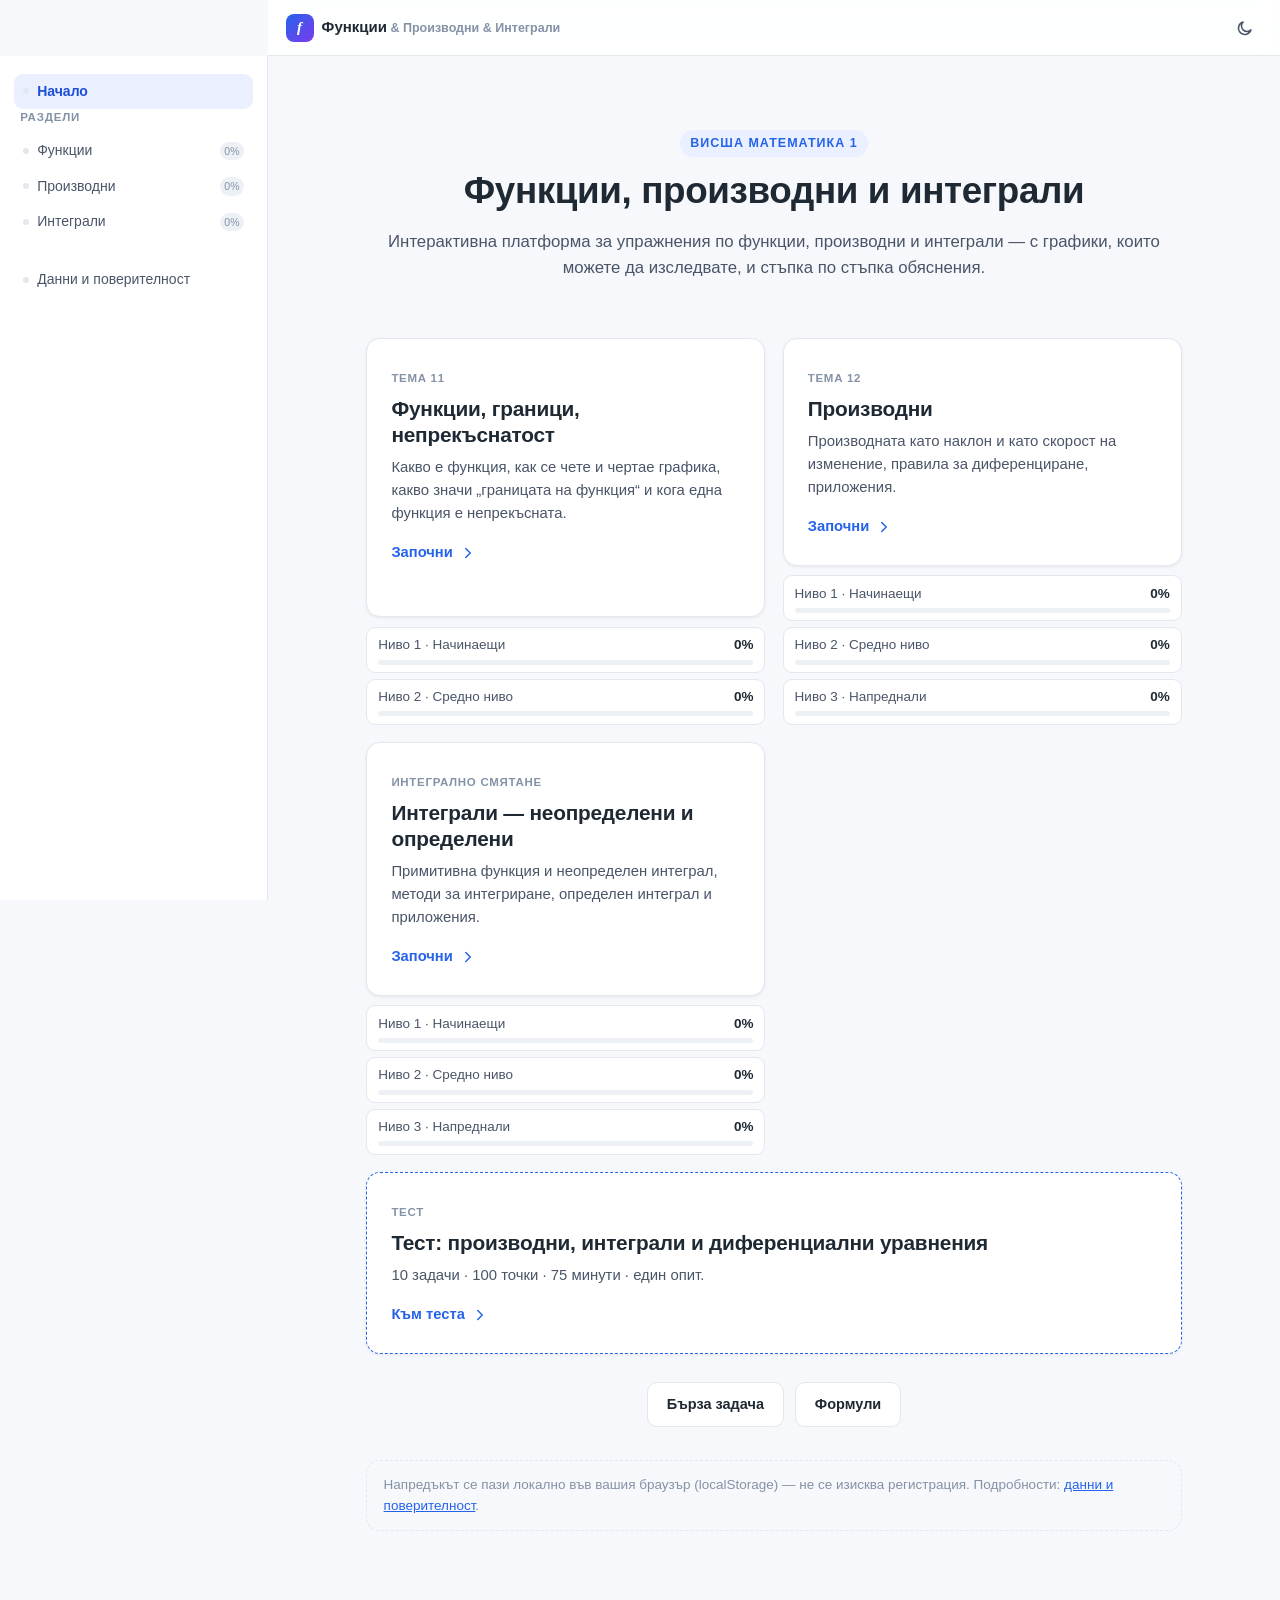
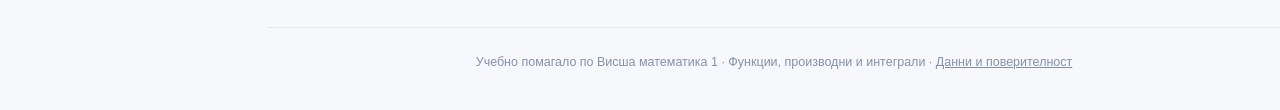
==== commit 02fc07db: "Show test card (testVisible: true) for phone check Co-Authored-By: Claude Sonnet 5.5 <noreply@anthro" ====
--- a/index.html
+++ b/index.html
@@ -8,8 +8,8 @@
 <meta name="color-scheme" content="light dark">
 <link rel="icon" href="data:image/svg+xml,%3Csvg xmlns='http://www.w3.org/2000/svg' viewBox='0 0 32 32'%3E%3Crect width='32' height='32' rx='8' fill='%232563eb'/%3E%3Ctext x='16' y='23' font-family='Georgia,serif' font-style='italic' font-weight='700' font-size='18' fill='white' text-anchor='middle'%3Ef%27%3C/text%3E%3C/svg%3E">
 <!-- Версия за пресен кеш при всяко публикуване — вдига се от учителя/асистента при всяка промяна на CSS/JS -->
-<link rel="stylesheet" href="css/styles.css?v=202610181100">
-<link rel="stylesheet" href="css/test.css?v=202610181100">
+<link rel="stylesheet" href="css/styles.css?v=202610221000">
+<link rel="stylesheet" href="css/test.css?v=202611041400">
 </head>
 <body>
 <a class="skip-link" href="#view">Към съдържанието</a>
@@ -58,10 +58,10 @@
 <script src="js/content-integrals-2.js?v=202610181100"></script>
 <script src="js/content-integrals-3.js?v=202610181100"></script>
 <script src="js/content-integrals-4.js?v=202610181100"></script>
-<script src="js/config.js?v=202610181100"></script>
-<script src="js/test-core.js?v=202610181100"></script>
+<script src="js/config.js?v=202611041700"></script>
+<script src="js/test-core.js?v=202611041400"></script>
 <script src="data/test.js?v=202610181100"></script>
-<script src="js/test.js?v=202610181100"></script>
-<script src="js/app.js?v=202610181700"></script>
+<script src="js/test.js?v=202611041600"></script>
+<script src="js/app.js?v=202611041200"></script>
 </body>
 </html>
--- a/css/styles.css
+++ b/css/styles.css
@@ -477,22 +477,30 @@
 .formula-table td:last-child { color: var(--ink-soft); font-size: .9em; width: 34%; border-left: 1px solid var(--line-soft); padding-left: .8em; }
 .formula-table td:first-child .mt { display: inline-block; vertical-align: middle; }
 .formula-scroll { overflow-x: auto; overflow-y: hidden; }
+.ref-sheet .ref-lead { margin: 0 0 .2em; color: var(--ink-soft); }
+.ref-img { display: block; width: 100%; height: auto; margin-top: 1em; border: 1px solid var(--line-soft); border-radius: 6px; background: #fff; }
 @media (max-width: 480px) {
   .formulas-view .card { padding: 1.1em .8em; }
   .formula-table td { padding: .45em .25em; }
   .formula-table td:first-child { font-size: .92em; }
   .formula-table td:last-child { width: 26%; padding-left: .45em; font-size: .8em; hyphens: auto; }
 }
-/* Печатен вид = files/formuli-proizvodni.pdf (една страница A4).
+/* Печатен вид = files/formuli.pdf (два листа A4: граници и производни, интеграли).
    След промяна на формулите PDF-ът се генерира наново — виж README. */
 @media print {
   @page { size: A4; margin: 12mm 14mm; }
   html, body, .app-shell, .main { background: #fff !important; }
   .formulas-view .card { box-shadow: none; border: 1px solid #bbb; break-inside: avoid; padding: .7em 1em; margin-bottom: .8em; }
   .formulas-view .crumb, .formulas-view .lead, .site-footer, .skip-link { display: none !important; }
-  .formulas-view { padding: 0; max-width: none; font-size: 13px; }
+  .formulas-view { padding: 0; max-width: none; font-size: 11px; }
   .formulas-view .page-head { margin-bottom: .8em; }
   .formula-table td { padding: .3em .4em; }
+  .formula-sheet + .formula-sheet { break-before: page; }
+  .formulas-view .btn-row, .formulas-view h1, .ref-sheet { display: none !important; }
+  .sheet-title { margin: 0 0 .5em; font-size: 1.25em; }
+  .formulas-view .card { margin-bottom: .35em; padding: .3em .7em; }
+  .formula-table caption { margin-bottom: .2em; font-size: 1em; }
+  .formula-table td { padding: .1em .4em; }
 }
 /* по-големи цели за докосване на телефон (математическа клавиатура, „Насока“) */
 @media (max-width: 560px) {
@@ -629,3 +637,4 @@
 .board-toggle { margin-top: .7em; }
 @media (prefers-reduced-motion: reduce) { .board-pen { transition: none; } }
 @media print { .board-tray, .board-pen { display: none !important; } .board-clip { width: auto !important; } }
+.sheet-title { margin: 1.4em 0 .6em; font-size: 1.2em; }
--- a/css/test.css
+++ b/css/test.css
@@ -71,6 +71,11 @@
 }
 .test-dialog::backdrop { background: rgba(15, 18, 25, .45); }
 .test-dialog h2 { font-size: 1.15em; }
+.test-formulas { max-width: 60em; max-height: 92vh; padding: 1em; overflow: hidden; }
+.test-formulas[open] { display: flex; flex-direction: column; }
+.test-formulas-head { display: flex; align-items: center; gap: .6em; flex-wrap: wrap; margin-bottom: .6em; }
+.test-formulas-head h2 { margin: 0; flex: 1 1 auto; }
+.test-formulas-body { overflow: auto; flex: 1 1 auto; }
 
 /* -------------------------------------------------------- резултат */
 .test-result { text-align: center; padding: 2em 1.6em; }
@@ -86,6 +91,11 @@
 .test-code { font-family: ui-monospace, Consolas, monospace; letter-spacing: .12em; font-size: 1.15em; }
 .test-instr { text-align: left; max-width: 30em; margin: 0 auto 1em; color: var(--ink); }
 .test-when { font-size: .85em; }
+.test-review-wrap { overflow-x: auto; }
+.test-review-table { width: 100%; border-collapse: collapse; font-size: .92em; }
+.test-review-table th, .test-review-table td { text-align: left; padding: .45em .6em; border-bottom: 1px solid var(--line); vertical-align: top; }
+.test-review-table tr.is-good td:nth-child(4) { color: #15803d; font-weight: 700; }
+.test-review-table tr.is-bad td:nth-child(4) { color: #b91c1c; font-weight: 700; }
 
 @media (max-width: 560px) {
   .test-options.is-graphs { grid-template-columns: 1fr; }
